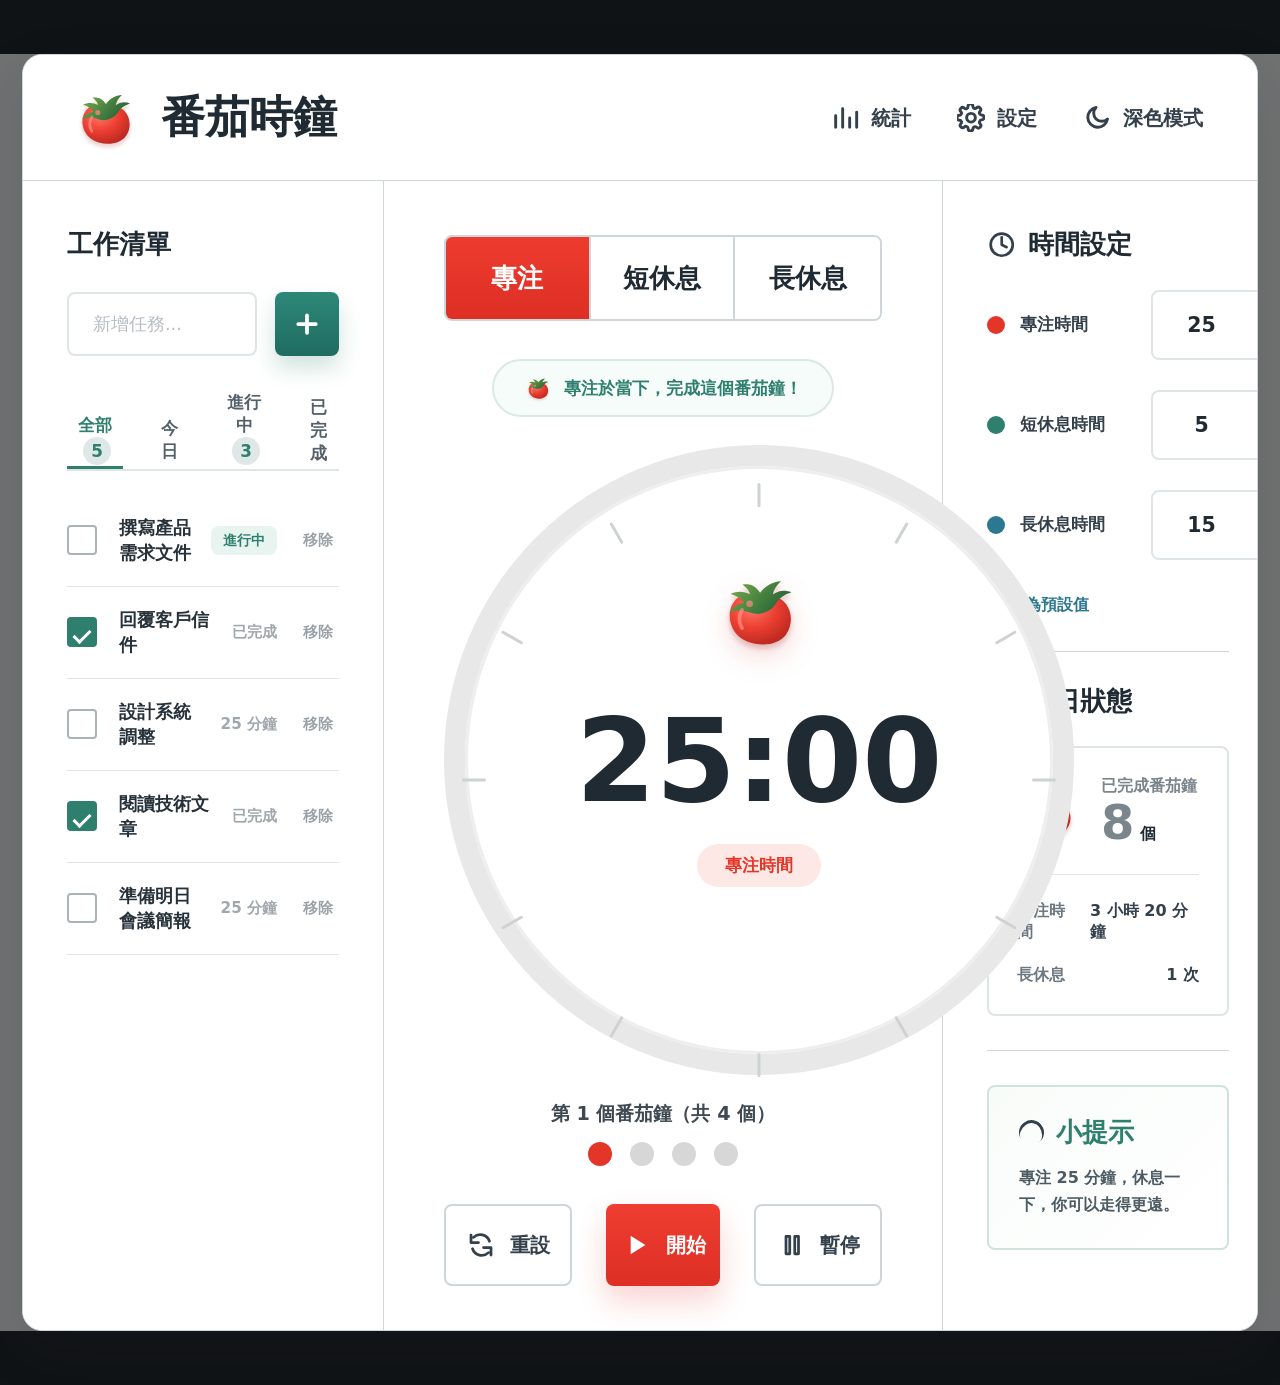
==== versions/pomodoro-red/index.html @ 3908dd21 "Prepare Pomodoro teaching project" ====
<!-- Usage: open this file in a browser, or run `python3 -m http.server 4173` and visit http://127.0.0.1:4173/. -->
<!doctype html>
<html lang="zh-Hant-TW">
  <head>
    <meta charset="UTF-8" />
    <meta name="viewport" content="width=device-width, initial-scale=1.0" />
    <title>番茄時鐘</title>
    <link rel="icon" href="assets/tomato.svg" type="image/svg+xml" />
    <link rel="stylesheet" href="styles.css" />
  </head>
  <body>
    <main class="app-shell">
      <header class="app-header" aria-label="番茄時鐘工具列">
        <a class="brand" href="index.html" aria-label="番茄時鐘首頁">
          <img class="brand-mark" src="assets/tomato.svg" alt="" />
          <span>番茄時鐘</span>
        </a>
        <nav class="header-actions" aria-label="工具">
          <button type="button">
            <svg viewBox="0 0 24 24" aria-hidden="true"><path d="M4 20V10M10 20V4M16 20v-8M22 20V7" /></svg>
            統計
          </button>
          <button type="button">
            <svg viewBox="0 0 24 24" aria-hidden="true"><path d="M12 15.5A3.5 3.5 0 1 0 12 8a3.5 3.5 0 0 0 0 7.5Z" /><path d="M19.4 15a1.8 1.8 0 0 0 .36 1.98l.04.04a2.1 2.1 0 0 1-2.98 2.98l-.04-.04a1.8 1.8 0 0 0-1.98-.36 1.8 1.8 0 0 0-1.1 1.66V21a2.1 2.1 0 0 1-4.2 0v-.06a1.8 1.8 0 0 0-1.1-1.66 1.8 1.8 0 0 0-1.98.36l-.04.04a2.1 2.1 0 0 1-2.98-2.98l.04-.04A1.8 1.8 0 0 0 3.8 15a1.8 1.8 0 0 0-1.66-1.1H2a2.1 2.1 0 0 1 0-4.2h.06A1.8 1.8 0 0 0 3.72 8.6a1.8 1.8 0 0 0-.36-1.98l-.04-.04A2.1 2.1 0 0 1 6.3 3.6l.04.04a1.8 1.8 0 0 0 1.98.36A1.8 1.8 0 0 0 9.42 2.34V2a2.1 2.1 0 0 1 4.2 0v.06a1.8 1.8 0 0 0 1.1 1.66 1.8 1.8 0 0 0 1.98-.36l.04-.04a2.1 2.1 0 0 1 2.98 2.98l-.04.04a1.8 1.8 0 0 0-.36 1.98 1.8 1.8 0 0 0 1.66 1.1H21a2.1 2.1 0 0 1 0 4.2h-.06A1.8 1.8 0 0 0 19.4 15Z" /></svg>
            設定
          </button>
          <button type="button" id="themeButton">
            <svg viewBox="0 0 24 24" aria-hidden="true"><path d="M21 12.8A8.5 8.5 0 1 1 11.2 3a6.8 6.8 0 0 0 9.8 9.8Z" /></svg>
            深色模式
          </button>
        </nav>
      </header>

      <section class="workspace" aria-label="番茄時鐘工作區">
        <aside class="task-column" aria-label="工作清單">
          <h2>工作清單</h2>
          <form class="task-form" id="taskForm">
            <label class="visually-hidden" for="taskInput">新增任務</label>
            <input id="taskInput" type="text" maxlength="80" placeholder="新增任務..." autocomplete="off" />
            <button type="submit" aria-label="新增任務">
              <svg viewBox="0 0 24 24" aria-hidden="true"><path d="M12 5v14M5 12h14" /></svg>
            </button>
          </form>

          <div class="task-tabs" role="tablist" aria-label="任務篩選">
            <button class="is-active" type="button" data-filter="all">全部 <span id="allCount">0</span></button>
            <button type="button" data-filter="today">今日</button>
            <button type="button" data-filter="active">進行中 <span id="activeCount">0</span></button>
            <button type="button" data-filter="done">已完成</button>
          </div>

          <ul class="task-list" id="taskList" aria-label="待辦任務"></ul>
        </aside>

        <section class="timer-column" aria-label="計時器">
          <div class="mode-tabs" role="tablist" aria-label="模式">
            <button class="mode-tab is-active" type="button" data-mode="focus" role="tab" aria-selected="true">專注</button>
            <button class="mode-tab" type="button" data-mode="short" role="tab" aria-selected="false">短休息</button>
            <button class="mode-tab" type="button" data-mode="long" role="tab" aria-selected="false">長休息</button>
          </div>

          <p class="focus-note">
            <img src="assets/tomato.svg" alt="" />
            專注於當下，完成這個番茄鐘！
          </p>

          <div class="timer-orbit" aria-label="剩餘時間">
            <div class="progress-ring" id="progressRing">
              <span class="tick tick-0"></span>
              <span class="tick tick-1"></span>
              <span class="tick tick-2"></span>
              <span class="tick tick-3"></span>
              <span class="tick tick-4"></span>
              <span class="tick tick-5"></span>
              <span class="tick tick-6"></span>
              <span class="tick tick-7"></span>
              <span class="tick tick-8"></span>
              <span class="tick tick-9"></span>
              <span class="tick tick-10"></span>
              <span class="tick tick-11"></span>
              <img class="timer-tomato" src="assets/tomato.svg" alt="" />
              <div class="time-stack">
                <time id="timeDisplay" datetime="PT25M">25:00</time>
                <p id="modeLabel">專注時間</p>
              </div>
            </div>
          </div>

          <div class="cycle-status">
            <p>第 <span id="cycleNumber">1</span> 個番茄鐘（共 4 個）</p>
            <div class="cycle-dots" aria-label="四個番茄循環">
              <span class="cycle-dot is-filled" data-dot="0"></span>
              <span class="cycle-dot" data-dot="1"></span>
              <span class="cycle-dot" data-dot="2"></span>
              <span class="cycle-dot" data-dot="3"></span>
            </div>
          </div>

          <div class="timer-actions" aria-label="計時控制">
            <button class="secondary-action" id="resetButton" type="button">
              <svg viewBox="0 0 24 24" aria-hidden="true"><path d="M4 4v6h6M20 20v-6h-6M5.2 15A7.8 7.8 0 0 0 18 18.1M18.8 9A7.8 7.8 0 0 0 6 5.9" /></svg>
              重設
            </button>
            <button class="primary-action" id="toggleButton" type="button">
              <svg viewBox="0 0 24 24" aria-hidden="true"><path id="toggleIcon" d="M8 5v14l11-7Z" /></svg>
              <span>開始</span>
            </button>
            <button class="secondary-action" id="pauseButton" type="button">
              <svg viewBox="0 0 24 24" aria-hidden="true"><path d="M8 5h3v14H8zM15 5h3v14h-3z" /></svg>
              暫停
            </button>
          </div>
        </section>

        <aside class="settings-column" aria-label="設定與統計">
          <section class="side-section">
            <h2>
              <svg viewBox="0 0 24 24" aria-hidden="true"><path d="M12 6v6l4 2" /><circle cx="12" cy="12" r="9" /></svg>
              時間設定
            </h2>
            <form class="settings-form" id="settingsForm">
              <label>
                <span class="legend-dot red"></span>
                專注時間
                <input id="focusMinutes" type="number" min="1" max="120" value="25" />
                <span>分</span>
              </label>
              <label>
                <span class="legend-dot green"></span>
                短休息時間
                <input id="shortMinutes" type="number" min="1" max="60" value="5" />
                <span>分</span>
              </label>
              <label>
                <span class="legend-dot blue"></span>
                長休息時間
                <input id="longMinutes" type="number" min="1" max="90" value="15" />
                <span>分</span>
              </label>
            </form>
            <button class="text-action" id="resetDefaults" type="button">重設為預設值</button>
          </section>

          <section class="side-section">
            <h2>
              <svg viewBox="0 0 24 24" aria-hidden="true"><path d="M4 20V10M10 20V4M16 20v-8M22 20V7" /></svg>
              今日狀態
            </h2>
            <div class="stats-card">
              <div class="stats-main">
                <img src="assets/tomato.svg" alt="" />
                <div>
                  <span>已完成番茄鐘</span>
                  <strong><span id="sessionCount">0</span><small>個</small></strong>
                </div>
              </div>
              <dl>
                <div>
                  <dt>專注時間</dt>
                  <dd id="focusTotal">0 分鐘</dd>
                </div>
                <div>
                  <dt>長休息</dt>
                  <dd id="longBreakCount">0 次</dd>
                </div>
              </dl>
            </div>
          </section>

          <section class="tip-card">
            <h2>小提示</h2>
            <p>專注 25 分鐘，休息一下，你可以走得更遠。</p>
          </section>
        </aside>
      </section>
    </main>

    <script src="app.js"></script>
  </body>
</html>
---- versions/pomodoro-red/styles.css ----
/* Usage: styles the red Pomodoro dashboard opened from index.html or served with a simple local web server. */
:root {
  color-scheme: light;
  --bg: #f4f6f7;
  --surface: #ffffff;
  --surface-soft: #f8faf9;
  --text: #1f2a33;
  --muted: #7b858c;
  --line: #dfe4e7;
  --line-dark: #cfd6da;
  --red: #e33629;
  --red-deep: #c72c22;
  --red-soft: #fde8e6;
  --green: #2f7f6f;
  --green-soft: #e8f4f0;
  --blue: #2c7890;
  --shadow: 0 20px 55px rgba(29, 42, 51, 0.12);
  --ring-progress: 0deg;
  font-family: ui-sans-serif, system-ui, -apple-system, BlinkMacSystemFont, "Noto Sans TC", "PingFang TC", "Microsoft JhengHei", sans-serif;
}

* {
  box-sizing: border-box;
}

html {
  min-height: 100%;
  background: #101316;
}

body {
  min-height: 100vh;
  margin: 0;
  color: var(--text);
  background:
    linear-gradient(rgba(0, 0, 0, 0.54), rgba(0, 0, 0, 0.54)),
    var(--bg);
}

button,
input {
  font: inherit;
}

button {
  cursor: pointer;
}

svg {
  width: 1.15em;
  height: 1.15em;
  fill: none;
  stroke: currentColor;
  stroke-linecap: round;
  stroke-linejoin: round;
  stroke-width: 2.2;
}

.app-shell {
  width: min(1800px, calc(100vw - 44px));
  min-height: calc(100vh - 110px);
  margin: 54px auto;
  overflow: hidden;
  border: 1px solid var(--line-dark);
  border-radius: 20px;
  background: rgba(255, 255, 255, 0.98);
  box-shadow: var(--shadow);
}

.app-header {
  min-height: 126px;
  display: flex;
  align-items: center;
  justify-content: space-between;
  gap: 24px;
  padding: 26px 48px;
  border-bottom: 1px solid var(--line-dark);
  background: #ffffff;
}

.brand {
  display: inline-flex;
  align-items: center;
  gap: 22px;
  color: var(--text);
  text-decoration: none;
  font-size: clamp(2rem, 3.4vw, 3.05rem);
  font-weight: 850;
  letter-spacing: 0;
}

.brand-mark {
  width: 68px;
  height: 68px;
  flex: 0 0 auto;
}

.header-actions {
  display: flex;
  align-items: center;
  gap: 34px;
}

.header-actions button {
  display: inline-flex;
  align-items: center;
  gap: 12px;
  border: 0;
  background: transparent;
  color: #34414c;
  font-size: clamp(1rem, 1.6vw, 1.38rem);
  font-weight: 760;
}

.header-actions svg {
  width: 28px;
  height: 28px;
  stroke-width: 2.5;
}

.workspace {
  min-height: 725px;
  display: grid;
  grid-template-columns: minmax(360px, 0.95fr) minmax(560px, 1.38fr) minmax(330px, 0.75fr);
}

.task-column,
.timer-column,
.settings-column {
  background: rgba(255, 255, 255, 0.98);
}

.task-column,
.settings-column {
  padding: 48px 44px 34px;
}

.timer-column {
  padding: 54px 60px 44px;
  border-left: 1px solid var(--line-dark);
  border-right: 1px solid var(--line-dark);
  display: flex;
  flex-direction: column;
  align-items: center;
}

h2 {
  margin: 0;
  color: var(--text);
  font-size: clamp(1.25rem, 2vw, 1.72rem);
  line-height: 1.2;
  font-weight: 830;
}

.task-form {
  display: grid;
  grid-template-columns: minmax(0, 1fr) 64px;
  gap: 18px;
  margin: 32px 0 34px;
}

.task-form input {
  min-width: 0;
  min-height: 64px;
  padding: 0 24px;
  border: 2px solid var(--line);
  border-radius: 8px;
  background: #ffffff;
  color: var(--text);
  font-size: 1.1rem;
  outline: none;
}

.task-form input::placeholder {
  color: #b8bec3;
}

.task-form button {
  display: grid;
  place-items: center;
  border: 0;
  border-radius: 8px;
  background: linear-gradient(180deg, #2d8878, #1f6c61);
  color: #ffffff;
  box-shadow: 0 12px 22px rgba(47, 127, 111, 0.22);
}

.task-form button svg {
  width: 30px;
  height: 30px;
  stroke-width: 3;
}

.task-tabs {
  display: grid;
  grid-template-columns: repeat(4, auto);
  gap: 26px;
  align-items: end;
  border-bottom: 2px solid var(--line);
}

.task-tabs button {
  min-height: 54px;
  border: 0;
  border-bottom: 3px solid transparent;
  background: transparent;
  color: #54606a;
  font-size: 1.05rem;
  font-weight: 780;
}

.task-tabs button.is-active {
  color: var(--green);
  border-bottom-color: var(--green);
}

.task-tabs span {
  display: inline-grid;
  place-items: center;
  min-width: 28px;
  min-height: 28px;
  margin-left: 4px;
  border-radius: 999px;
  background: #dfe8e7;
  color: var(--green);
}

.task-list {
  display: grid;
  margin: 0;
  padding: 24px 0 0;
  list-style: none;
}

.task-item {
  min-height: 92px;
  display: grid;
  grid-template-columns: 32px minmax(0, 1fr) auto auto;
  align-items: center;
  gap: 20px;
  border-bottom: 1px solid var(--line);
}

.task-check {
  width: 30px;
  height: 30px;
  border: 2px solid #aab3b8;
  border-radius: 4px;
  background: #ffffff;
  color: #ffffff;
}

.task-item.is-done .task-check {
  border-color: var(--green);
  background: var(--green);
}

.task-check::after {
  content: "";
  display: block;
  width: 7px;
  height: 14px;
  margin: 4px auto 0;
  border: solid currentColor;
  border-width: 0 3px 3px 0;
  transform: rotate(45deg);
}

.task-title {
  min-width: 0;
  color: #26313a;
  font-size: 1.12rem;
  font-weight: 720;
  line-height: 1.4;
  overflow-wrap: anywhere;
}

.task-meta {
  display: inline-flex;
  align-items: center;
  gap: 12px;
  color: #a0a7ad;
  font-size: 0.95rem;
  font-weight: 650;
}

.task-badge {
  padding: 5px 12px;
  border-radius: 8px;
  background: var(--green-soft);
  color: var(--green);
  font-size: 0.88rem;
}

.task-remove {
  border: 0;
  background: transparent;
  color: #9aa2a8;
  font-size: 0.92rem;
  font-weight: 700;
}

.mode-tabs {
  width: min(650px, 100%);
  min-height: 86px;
  display: grid;
  grid-template-columns: repeat(3, 1fr);
  overflow: hidden;
  border: 2px solid var(--line-dark);
  border-radius: 8px;
  background: #ffffff;
}

.mode-tab {
  border: 0;
  border-right: 2px solid var(--line-dark);
  background: #ffffff;
  color: var(--text);
  font-size: clamp(1.18rem, 2vw, 1.72rem);
  font-weight: 830;
}

.mode-tab:last-child {
  border-right: 0;
}

.mode-tab.is-active {
  color: #ffffff;
  background: linear-gradient(180deg, #ee3b2f, #dd2f24);
}

.focus-note {
  min-height: 58px;
  display: inline-flex;
  align-items: center;
  gap: 12px;
  margin: 38px 0 28px;
  padding: 0 30px;
  border: 2px solid #d9e9e4;
  border-radius: 999px;
  background: #f6fcf9;
  color: var(--green);
  font-size: 1.06rem;
  font-weight: 760;
}

.focus-note img {
  width: 28px;
  height: 28px;
}

.timer-orbit {
  width: min(650px, 100%);
  display: grid;
  place-items: center;
}

.progress-ring {
  width: min(630px, 54vw);
  aspect-ratio: 1;
  position: relative;
  display: grid;
  place-items: center;
  border-radius: 50%;
  background:
    radial-gradient(circle at center, #ffffff 0 57%, transparent 57.6%),
    conic-gradient(var(--red) var(--ring-progress), #e8e8e8 0);
}

.progress-ring::before {
  content: "";
  position: absolute;
  inset: 21px;
  border-radius: 50%;
  background: #ffffff;
  box-shadow: inset 0 0 0 3px #eeeeee;
}

.tick {
  position: absolute;
  z-index: 1;
  width: 3px;
  height: 24px;
  border-radius: 999px;
  background: #cfd2d3;
  transform-origin: 50% calc(var(--ring-size, min(315px, 27vw)) - 18px);
  top: 38px;
  left: 50%;
}

.tick-0 { transform: translateX(-50%) rotate(0deg); }
.tick-1 { transform: translateX(-50%) rotate(30deg); }
.tick-2 { transform: translateX(-50%) rotate(60deg); }
.tick-3 { transform: translateX(-50%) rotate(90deg); }
.tick-4 { transform: translateX(-50%) rotate(120deg); }
.tick-5 { transform: translateX(-50%) rotate(150deg); }
.tick-6 { transform: translateX(-50%) rotate(180deg); }
.tick-7 { transform: translateX(-50%) rotate(210deg); }
.tick-8 { transform: translateX(-50%) rotate(240deg); }
.tick-9 { transform: translateX(-50%) rotate(270deg); }
.tick-10 { transform: translateX(-50%) rotate(300deg); }
.tick-11 { transform: translateX(-50%) rotate(330deg); }

.timer-tomato {
  position: absolute;
  top: 122px;
  z-index: 2;
  width: clamp(58px, 8vw, 88px);
  height: auto;
  filter: drop-shadow(0 10px 14px rgba(199, 44, 34, 0.18));
}

.time-stack {
  position: relative;
  z-index: 2;
  display: grid;
  justify-items: center;
  margin-top: 74px;
}

.time-stack time {
  color: var(--text);
  font-size: clamp(5.2rem, 9vw, 8.6rem);
  line-height: 0.94;
  font-weight: 900;
  letter-spacing: 0;
  font-variant-numeric: tabular-nums;
}

.time-stack p {
  margin: 28px 0 0;
  padding: 10px 28px;
  border-radius: 999px;
  background: var(--red-soft);
  color: var(--red);
  font-size: 1.05rem;
  font-weight: 830;
}

.cycle-status {
  margin-top: 26px;
  text-align: center;
}

.cycle-status p {
  margin: 0 0 15px;
  color: #3e4951;
  font-size: 1.2rem;
  font-weight: 760;
}

.cycle-dots {
  display: flex;
  justify-content: center;
  gap: 18px;
}

.cycle-dot {
  width: 24px;
  height: 24px;
  border-radius: 50%;
  background: #d7d7d7;
}

.cycle-dot.is-filled {
  background: var(--red);
}

.timer-actions {
  width: min(650px, 100%);
  display: grid;
  grid-template-columns: 128px 1fr 128px;
  gap: 34px;
  margin-top: 38px;
}

.primary-action,
.secondary-action {
  min-height: 82px;
  display: inline-flex;
  align-items: center;
  justify-content: center;
  gap: 14px;
  border-radius: 8px;
  font-size: 1.28rem;
  font-weight: 850;
}

.primary-action {
  border: 0;
  color: #ffffff;
  background: linear-gradient(180deg, #ef3d31, #dd2f24);
  box-shadow: 0 15px 30px rgba(227, 54, 41, 0.22);
}

.primary-action svg {
  fill: currentColor;
  stroke: none;
  width: 32px;
  height: 32px;
}

.secondary-action {
  border: 2px solid var(--line-dark);
  background: #ffffff;
  color: #34414c;
}

.secondary-action svg {
  width: 30px;
  height: 30px;
}

.settings-column {
  display: flex;
  flex-direction: column;
  gap: 34px;
}

.side-section h2,
.tip-card h2 {
  display: flex;
  align-items: center;
  gap: 12px;
  margin-bottom: 30px;
}

.side-section h2 svg,
.tip-card h2::before {
  color: #34414c;
}

.settings-form {
  display: grid;
  gap: 30px;
}

.settings-form label {
  display: grid;
  grid-template-columns: 20px minmax(118px, 1fr) 116px 28px;
  gap: 13px;
  align-items: center;
  color: #34414c;
  font-size: 1.04rem;
  font-weight: 760;
}

.legend-dot {
  width: 18px;
  height: 18px;
  border-radius: 50%;
}

.legend-dot.red { background: var(--red); }
.legend-dot.green { background: var(--green); }
.legend-dot.blue { background: var(--blue); }

.settings-form input {
  width: 100%;
  min-height: 70px;
  border: 2px solid var(--line);
  border-radius: 8px;
  color: var(--text);
  background: #ffffff;
  font-size: 1.28rem;
  font-weight: 760;
  text-align: center;
  outline: none;
}

.settings-form input:focus,
.task-form input:focus {
  border-color: rgba(227, 54, 41, 0.55);
  box-shadow: 0 0 0 4px rgba(227, 54, 41, 0.12);
}

.text-action {
  margin: 34px 0 0;
  border: 0;
  background: transparent;
  color: var(--blue);
  font-size: 1rem;
  font-weight: 780;
}

.side-section {
  padding-bottom: 34px;
  border-bottom: 1px solid var(--line-dark);
}

.stats-card,
.tip-card {
  border: 2px solid var(--line);
  border-radius: 8px;
  background: #ffffff;
}

.stats-card {
  padding: 28px;
}

.stats-main {
  display: flex;
  align-items: center;
  gap: 22px;
  padding-bottom: 26px;
  border-bottom: 1px solid var(--line);
}

.stats-main img {
  width: 62px;
  height: 62px;
}

.stats-main span {
  color: #7b858c;
  font-weight: 730;
}

.stats-main strong {
  display: block;
  color: var(--text);
  font-size: 3rem;
  line-height: 1.05;
  font-weight: 890;
}

.stats-main small {
  margin-left: 6px;
  font-size: 1rem;
  font-weight: 760;
}

.stats-card dl {
  display: grid;
  gap: 22px;
  margin: 26px 0 0;
}

.stats-card dl div {
  display: flex;
  justify-content: space-between;
  gap: 12px;
}

.stats-card dt {
  color: #6d7881;
  font-weight: 730;
}

.stats-card dd {
  margin: 0;
  color: #34414c;
  font-weight: 760;
}

.tip-card {
  padding: 30px;
  background: linear-gradient(135deg, #f8fcf9, #ffffff);
  border-color: #cfe3dd;
}

.tip-card h2 {
  margin-bottom: 16px;
  color: var(--green);
}

.tip-card h2::before {
  content: "";
  width: 22px;
  height: 22px;
  border: 3px solid currentColor;
  border-left: 0;
  border-bottom: 0;
  border-radius: 50%;
  transform: rotate(-35deg);
}

.tip-card p {
  margin: 0;
  color: #4d5b64;
  line-height: 1.7;
  font-weight: 650;
}

.visually-hidden {
  position: absolute;
  width: 1px;
  height: 1px;
  padding: 0;
  margin: -1px;
  overflow: hidden;
  clip: rect(0, 0, 0, 0);
  white-space: nowrap;
  border: 0;
}

@media (max-width: 1220px) {
  .app-shell {
    width: min(100% - 24px, 980px);
    margin: 18px auto;
  }

  .app-header {
    min-height: auto;
    padding: 22px 26px;
    flex-wrap: wrap;
  }

  .workspace {
    grid-template-columns: 1fr;
  }

  .timer-column {
    border: 0;
    border-top: 1px solid var(--line-dark);
    border-bottom: 1px solid var(--line-dark);
  }

  .settings-column {
    display: grid;
    grid-template-columns: 1fr 1fr;
  }

  .tip-card {
    grid-column: 1 / -1;
  }
}

@media (max-width: 700px) {
  body {
    background: var(--bg);
  }

  .app-shell {
    width: min(100% - 14px, 520px);
    margin: 7px auto;
    border-radius: 12px;
  }

  .app-header,
  .task-column,
  .timer-column,
  .settings-column {
    padding: 20px;
  }

  .brand {
    font-size: 1.55rem;
    gap: 12px;
  }

  .brand-mark {
    width: 46px;
    height: 46px;
  }

  .header-actions {
    width: 100%;
    justify-content: space-between;
    gap: 8px;
  }

  .header-actions button {
    font-size: 0.92rem;
    gap: 6px;
  }

  .header-actions svg {
    width: 20px;
    height: 20px;
  }

  .task-tabs {
    grid-template-columns: repeat(2, 1fr);
    gap: 0;
  }

  .mode-tabs {
    min-height: 58px;
  }

  .focus-note {
    margin: 22px 0;
    padding: 0 16px;
    font-size: 0.92rem;
  }

  .progress-ring {
    width: min(100%, 360px);
  }

  .timer-tomato {
    top: 66px;
  }

  .time-stack {
    margin-top: 52px;
  }

  .timer-actions {
    grid-template-columns: 1fr;
    gap: 10px;
  }

  .primary-action,
  .secondary-action {
    min-height: 58px;
  }

  .settings-column {
    grid-template-columns: 1fr;
  }

  .settings-form label {
    grid-template-columns: 18px 1fr 86px 24px;
  }
}
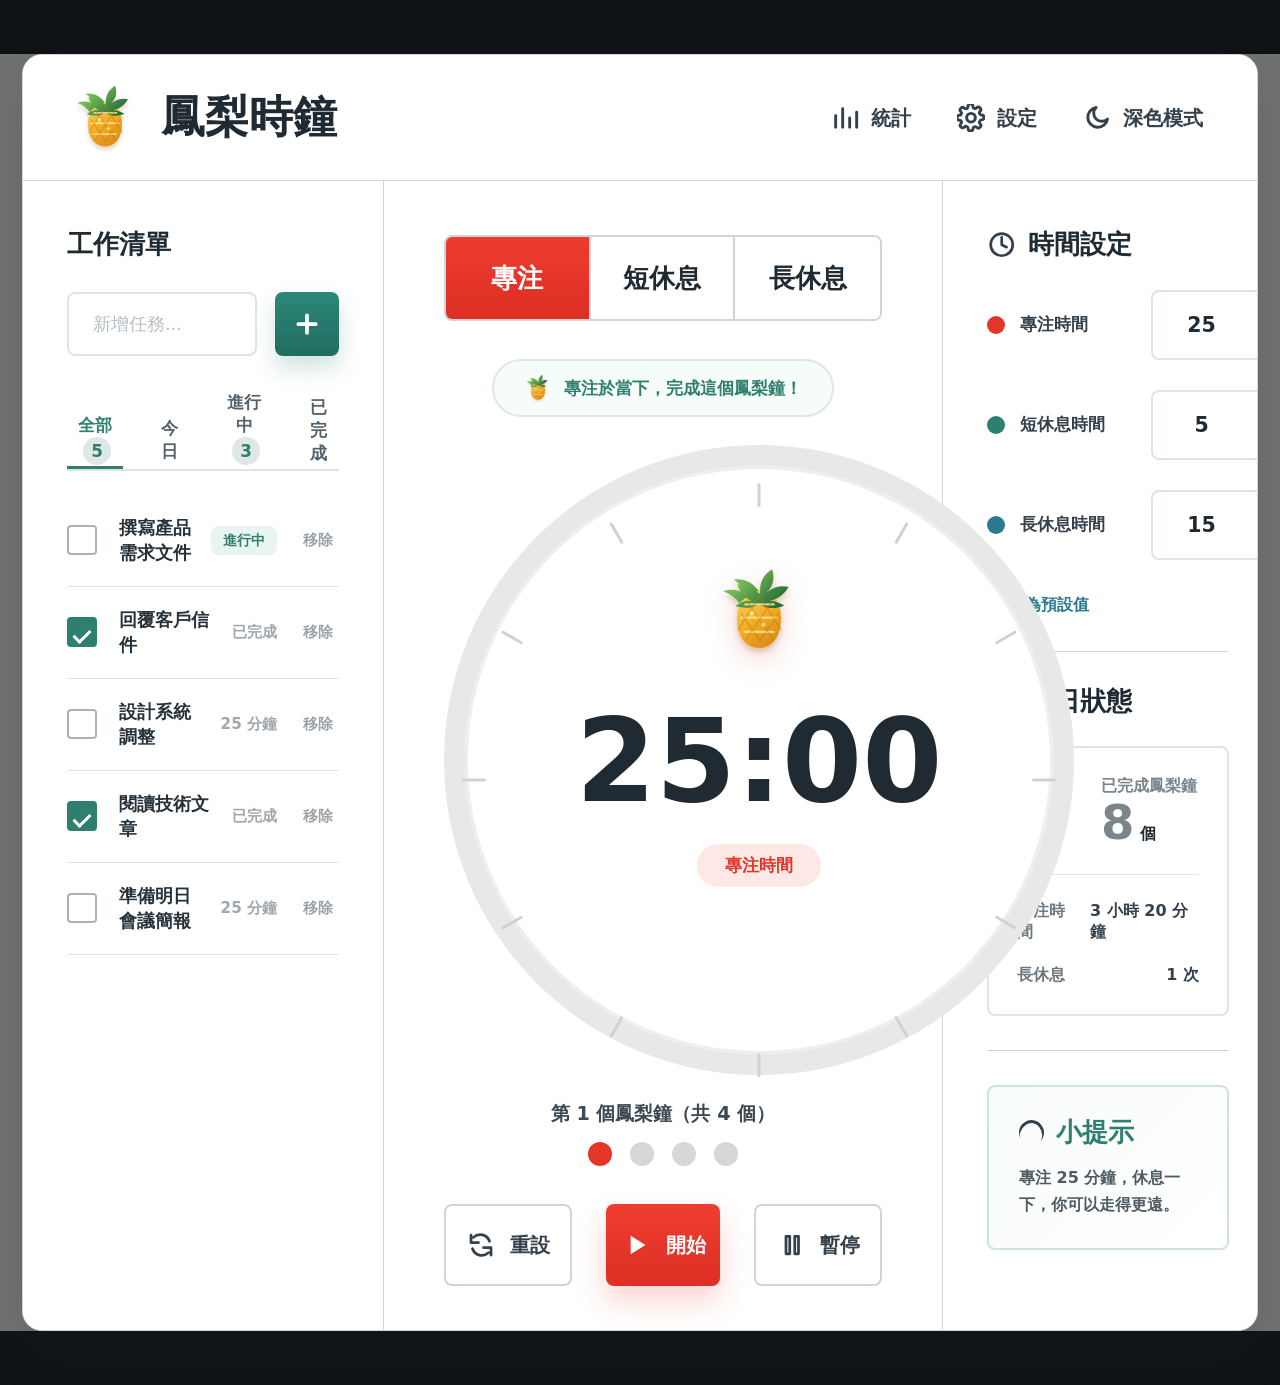
==== commit fc7d15bc: "Switch red pomodoro to pineapple" ====
--- a/versions/pomodoro-red/index.html
+++ b/versions/pomodoro-red/index.html
@@ -4,16 +4,16 @@
   <head>
     <meta charset="UTF-8" />
     <meta name="viewport" content="width=device-width, initial-scale=1.0" />
-    <title>番茄時鐘</title>
-    <link rel="icon" href="assets/tomato.svg" type="image/svg+xml" />
+    <title>鳳梨時鐘</title>
+    <link rel="icon" href="assets/pineapple.svg" type="image/svg+xml" />
     <link rel="stylesheet" href="styles.css" />
   </head>
   <body>
     <main class="app-shell">
-      <header class="app-header" aria-label="番茄時鐘工具列">
-        <a class="brand" href="index.html" aria-label="番茄時鐘首頁">
-          <img class="brand-mark" src="assets/tomato.svg" alt="" />
-          <span>番茄時鐘</span>
+      <header class="app-header" aria-label="鳳梨時鐘工具列">
+        <a class="brand" href="index.html" aria-label="鳳梨時鐘首頁">
+          <img class="brand-mark" src="assets/pineapple.svg" alt="" />
+          <span>鳳梨時鐘</span>
         </a>
         <nav class="header-actions" aria-label="工具">
           <button type="button">
@@ -31,7 +31,7 @@
         </nav>
       </header>
 
-      <section class="workspace" aria-label="番茄時鐘工作區">
+      <section class="workspace" aria-label="鳳梨時鐘工作區">
         <aside class="task-column" aria-label="工作清單">
           <h2>工作清單</h2>
           <form class="task-form" id="taskForm">
@@ -60,8 +60,8 @@
           </div>
 
           <p class="focus-note">
-            <img src="assets/tomato.svg" alt="" />
-            專注於當下，完成這個番茄鐘！
+            <img src="assets/pineapple.svg" alt="" />
+            專注於當下，完成這個鳳梨鐘！
           </p>
 
           <div class="timer-orbit" aria-label="剩餘時間">
@@ -78,7 +78,7 @@
               <span class="tick tick-9"></span>
               <span class="tick tick-10"></span>
               <span class="tick tick-11"></span>
-              <img class="timer-tomato" src="assets/tomato.svg" alt="" />
+              <img class="timer-tomato" src="assets/pineapple.svg" alt="" />
               <div class="time-stack">
                 <time id="timeDisplay" datetime="PT25M">25:00</time>
                 <p id="modeLabel">專注時間</p>
@@ -87,8 +87,8 @@
           </div>
 
           <div class="cycle-status">
-            <p>第 <span id="cycleNumber">1</span> 個番茄鐘（共 4 個）</p>
-            <div class="cycle-dots" aria-label="四個番茄循環">
+            <p>第 <span id="cycleNumber">1</span> 個鳳梨鐘（共 4 個）</p>
+            <div class="cycle-dots" aria-label="四個鳳梨循環">
               <span class="cycle-dot is-filled" data-dot="0"></span>
               <span class="cycle-dot" data-dot="1"></span>
               <span class="cycle-dot" data-dot="2"></span>
@@ -148,9 +148,9 @@
             </h2>
             <div class="stats-card">
               <div class="stats-main">
-                <img src="assets/tomato.svg" alt="" />
+                <img src="assets/pineapple.svg" alt="" />
                 <div>
-                  <span>已完成番茄鐘</span>
+                  <span>已完成鳳梨鐘</span>
                   <strong><span id="sessionCount">0</span><small>個</small></strong>
                 </div>
               </div>
